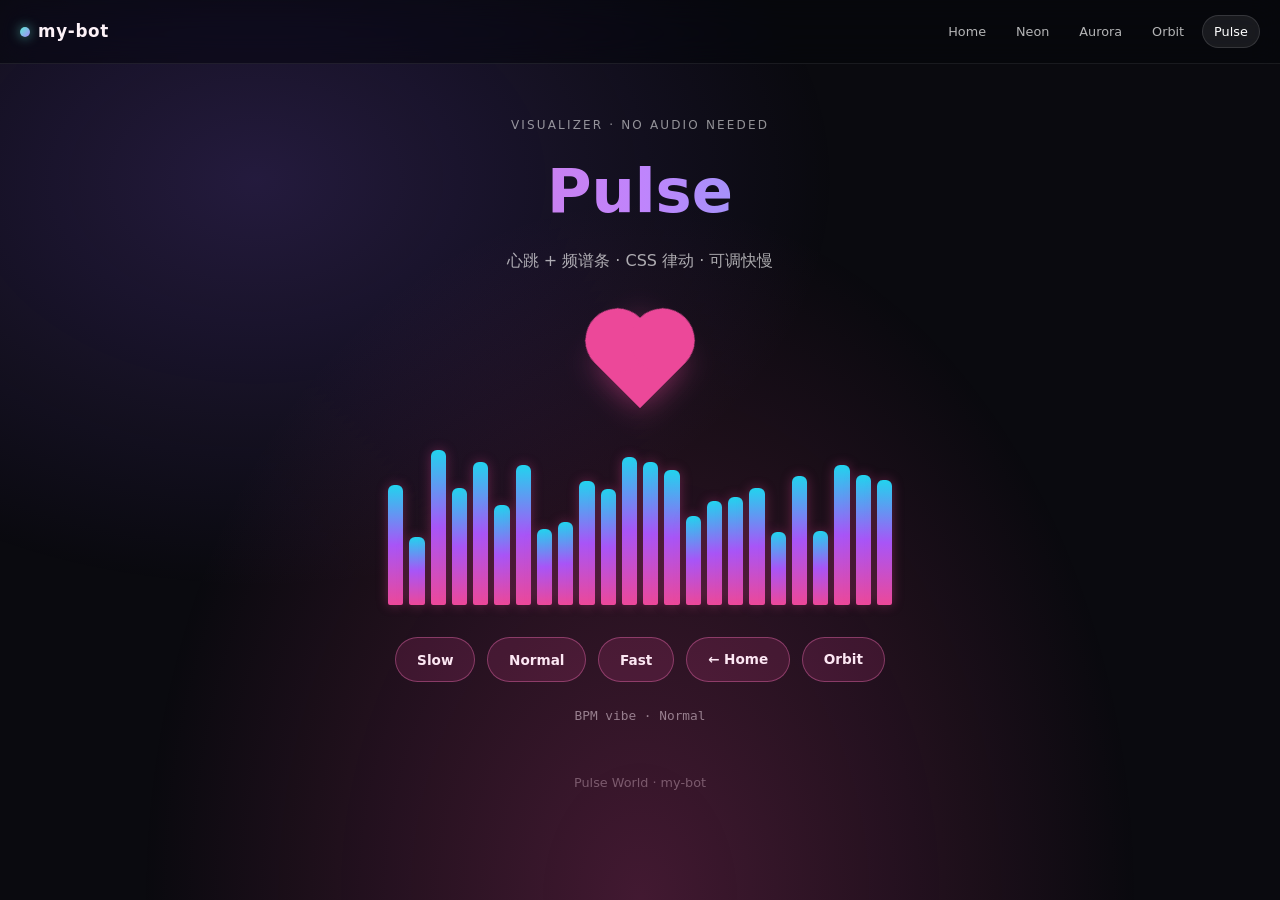
==== site/pulse.html @ 379d721a "feat(site): multi-page premium showcase (neon, aurora, orbit, pulse)" ====
<!DOCTYPE html>
<html lang="zh-CN">
<head>
  <meta charset="UTF-8" />
  <meta name="viewport" content="width=device-width, initial-scale=1" />
  <title>Pulse · my-bot</title>
  <link rel="stylesheet" href="styles.css" />
  <style>
    body.pulse-page {
      background: #0a0a0f;
      color: #fdf2f8;
    }
    .pulse-bg {
      position: fixed;
      inset: 0;
      z-index: 0;
      background:
        radial-gradient(ellipse at 50% 100%, rgba(236, 72, 153, 0.25), transparent 55%),
        radial-gradient(ellipse at 20% 20%, rgba(139, 92, 246, 0.2), transparent 40%);
      pointer-events: none;
    }
    .pulse-hero {
      position: relative;
      z-index: 1;
      text-align: center;
      padding: 1.5rem 0 1rem;
    }
    .pulse-hero h1 {
      font-size: clamp(2.4rem, 7vw, 3.8rem);
      font-weight: 800;
      background: linear-gradient(90deg, #f472b6, #c084fc, #22d3ee);
      -webkit-background-clip: text;
      background-clip: text;
      color: transparent;
    }
    .heartbeat-wrap {
      position: relative;
      z-index: 1;
      display: flex;
      justify-content: center;
      align-items: center;
      margin: 1.5rem 0 2rem;
      min-height: 100px;
    }
    .heart {
      width: 64px;
      height: 64px;
      background: #ec4899;
      transform: rotate(-45deg);
      position: relative;
      animation: heartbeat 1.2s ease-in-out infinite;
      box-shadow: 0 0 30px #ec489988;
    }
    .heart::before,
    .heart::after {
      content: "";
      position: absolute;
      width: 64px;
      height: 64px;
      background: #ec4899;
      border-radius: 50%;
    }
    .heart::before { top: -32px; left: 0; }
    .heart::after { top: 0; left: 32px; }
    @keyframes heartbeat {
      0%, 100% { transform: rotate(-45deg) scale(1); }
      15% { transform: rotate(-45deg) scale(1.18); }
      30% { transform: rotate(-45deg) scale(1); }
      45% { transform: rotate(-45deg) scale(1.12); }
      60% { transform: rotate(-45deg) scale(1); }
    }
    .viz {
      position: relative;
      z-index: 1;
      display: flex;
      align-items: flex-end;
      justify-content: center;
      gap: 6px;
      height: 160px;
      padding: 0 0.5rem;
      margin: 0 auto;
      max-width: 520px;
    }
    .bar {
      flex: 1;
      max-width: 18px;
      min-width: 6px;
      border-radius: 6px 6px 2px 2px;
      background: linear-gradient(180deg, #22d3ee, #a855f7, #ec4899);
      transform-origin: bottom;
      animation: bounce 0.8s ease-in-out infinite alternate;
      box-shadow: 0 0 12px rgba(236, 72, 153, 0.35);
    }
    @keyframes bounce {
      from { transform: scaleY(0.25); opacity: 0.7; }
      to { transform: scaleY(1); opacity: 1; }
    }
    .controls {
      position: relative;
      z-index: 1;
      display: flex;
      flex-wrap: wrap;
      gap: 0.75rem;
      justify-content: center;
      margin-top: 2rem;
    }
    .controls button,
    .controls a {
      padding: 0.7rem 1.3rem;
      border-radius: 999px;
      border: 1px solid rgba(244, 114, 182, 0.4);
      background: rgba(236, 72, 153, 0.15);
      color: #fce7f3;
      font-weight: 600;
      font-size: 0.85rem;
      cursor: pointer;
      font-family: inherit;
      transition: background 0.2s, transform 0.2s;
    }
    .controls button:hover,
    .controls a:hover {
      background: rgba(236, 72, 153, 0.35);
      transform: translateY(-2px);
    }
    .meta {
      position: relative;
      z-index: 1;
      text-align: center;
      margin-top: 1.5rem;
      font-family: var(--mono);
      font-size: 0.8rem;
      color: rgba(252, 231, 243, 0.5);
    }
    .viz.slow .bar { animation-duration: 1.6s; }
    .viz.fast .bar { animation-duration: 0.4s; }
  </style>
</head>
<body class="pulse-page">
  <div class="pulse-bg" aria-hidden="true"></div>

  <nav class="site-nav">
    <a class="brand" href="index.html"><span class="dot"></span><span class="label">my-bot</span></a>
    <div class="links">
      <a href="index.html">Home</a>
      <a href="neon.html">Neon</a>
      <a href="aurora.html">Aurora</a>
      <a href="orbit.html">Orbit</a>
      <a class="active" href="pulse.html">Pulse</a>
    </div>
  </nav>

  <main class="page-wrap">
    <div class="container">
      <div class="pulse-hero">
        <p class="eyebrow">Visualizer · No Audio Needed</p>
        <h1>Pulse</h1>
        <p class="tagline" style="margin: 0.75rem auto 0; text-align: center;">
          心跳 + 频谱条 · CSS 律动 · 可调快慢
        </p>
      </div>

      <div class="heartbeat-wrap">
        <div class="heart" aria-hidden="true"></div>
      </div>

      <div class="viz" id="viz" aria-label="Fake equalizer bars"></div>

      <div class="controls">
        <button type="button" id="slowBtn">Slow</button>
        <button type="button" id="normBtn">Normal</button>
        <button type="button" id="fastBtn">Fast</button>
        <a href="index.html">← Home</a>
        <a href="orbit.html">Orbit</a>
      </div>

      <p class="meta" id="meta">BPM vibe · Normal</p>
      <p class="footer-note">Pulse World · my-bot</p>
    </div>
  </main>

  <script>
    (function () {
      var viz = document.getElementById("viz");
      var meta = document.getElementById("meta");
      var n = 24;
      for (var i = 0; i < n; i++) {
        var b = document.createElement("div");
        b.className = "bar";
        b.style.height = 40 + Math.random() * 60 + "%";
        b.style.animationDelay = (i * 0.07) + "s";
        b.style.animationDuration = (0.55 + Math.random() * 0.7) + "s";
        viz.appendChild(b);
      }
      function setMode(mode, label) {
        viz.classList.remove("slow", "fast");
        if (mode) viz.classList.add(mode);
        meta.textContent = "BPM vibe · " + label;
      }
      document.getElementById("slowBtn").onclick = function () { setMode("slow", "Slow"); };
      document.getElementById("normBtn").onclick = function () { setMode("", "Normal"); };
      document.getElementById("fastBtn").onclick = function () { setMode("fast", "Fast"); };
    })();
  </script>
</body>
</html>
---- site/styles.css ----
/* my-bot shared styles */
:root {
  --nav-h: 64px;
  --radius: 16px;
  --font: "Segoe UI", "PingFang SC", "Hiragino Sans GB", "Microsoft YaHei", system-ui, sans-serif;
  --mono: "SF Mono", "Cascadia Code", "Consolas", monospace;
}

*, *::before, *::after { box-sizing: border-box; margin: 0; padding: 0; }

html { scroll-behavior: smooth; }

body {
  font-family: var(--font);
  min-height: 100vh;
  color: #e8ecf4;
  background: #05060a;
  overflow-x: hidden;
  line-height: 1.5;
}

a { color: inherit; text-decoration: none; }

img { max-width: 100%; display: block; }

/* —— Top nav —— */
.site-nav {
  position: fixed;
  top: 0; left: 0; right: 0;
  z-index: 100;
  height: var(--nav-h);
  display: flex;
  align-items: center;
  justify-content: space-between;
  padding: 0 1.25rem;
  backdrop-filter: blur(16px) saturate(1.4);
  -webkit-backdrop-filter: blur(16px) saturate(1.4);
  background: rgba(5, 6, 10, 0.55);
  border-bottom: 1px solid rgba(255, 255, 255, 0.08);
}

.site-nav .brand {
  font-weight: 700;
  font-size: 1.05rem;
  letter-spacing: 0.04em;
  display: flex;
  align-items: center;
  gap: 0.5rem;
}

.site-nav .brand .dot {
  width: 10px; height: 10px;
  border-radius: 50%;
  background: linear-gradient(135deg, #5eead4, #a78bfa);
  box-shadow: 0 0 12px #5eead4aa;
}

.site-nav .links {
  display: flex;
  flex-wrap: wrap;
  gap: 0.35rem;
  justify-content: flex-end;
}

.site-nav .links a {
  font-size: 0.8rem;
  padding: 0.4rem 0.7rem;
  border-radius: 999px;
  color: rgba(255, 255, 255, 0.7);
  border: 1px solid transparent;
  transition: color 0.2s, background 0.2s, border-color 0.2s, box-shadow 0.2s;
}

.site-nav .links a:hover,
.site-nav .links a.active {
  color: #fff;
  background: rgba(255, 255, 255, 0.08);
  border-color: rgba(255, 255, 255, 0.12);
}

.page-wrap {
  padding-top: calc(var(--nav-h) + 1.5rem);
  padding-bottom: 3rem;
  min-height: 100vh;
}

.container {
  width: min(1100px, 92vw);
  margin: 0 auto;
}

/* —— Shared utilities —— */
.eyebrow {
  display: inline-block;
  font-size: 0.75rem;
  letter-spacing: 0.18em;
  text-transform: uppercase;
  color: rgba(255, 255, 255, 0.55);
  margin-bottom: 0.75rem;
}

.tagline {
  color: rgba(255, 255, 255, 0.65);
  max-width: 36rem;
}

.footer-note {
  text-align: center;
  margin-top: 3rem;
  font-size: 0.8rem;
  color: rgba(255, 255, 255, 0.35);
}

@media (max-width: 640px) {
  .site-nav { padding: 0 0.75rem; }
  .site-nav .links a { padding: 0.35rem 0.5rem; font-size: 0.72rem; }
  .site-nav .brand span.label { display: none; }
}
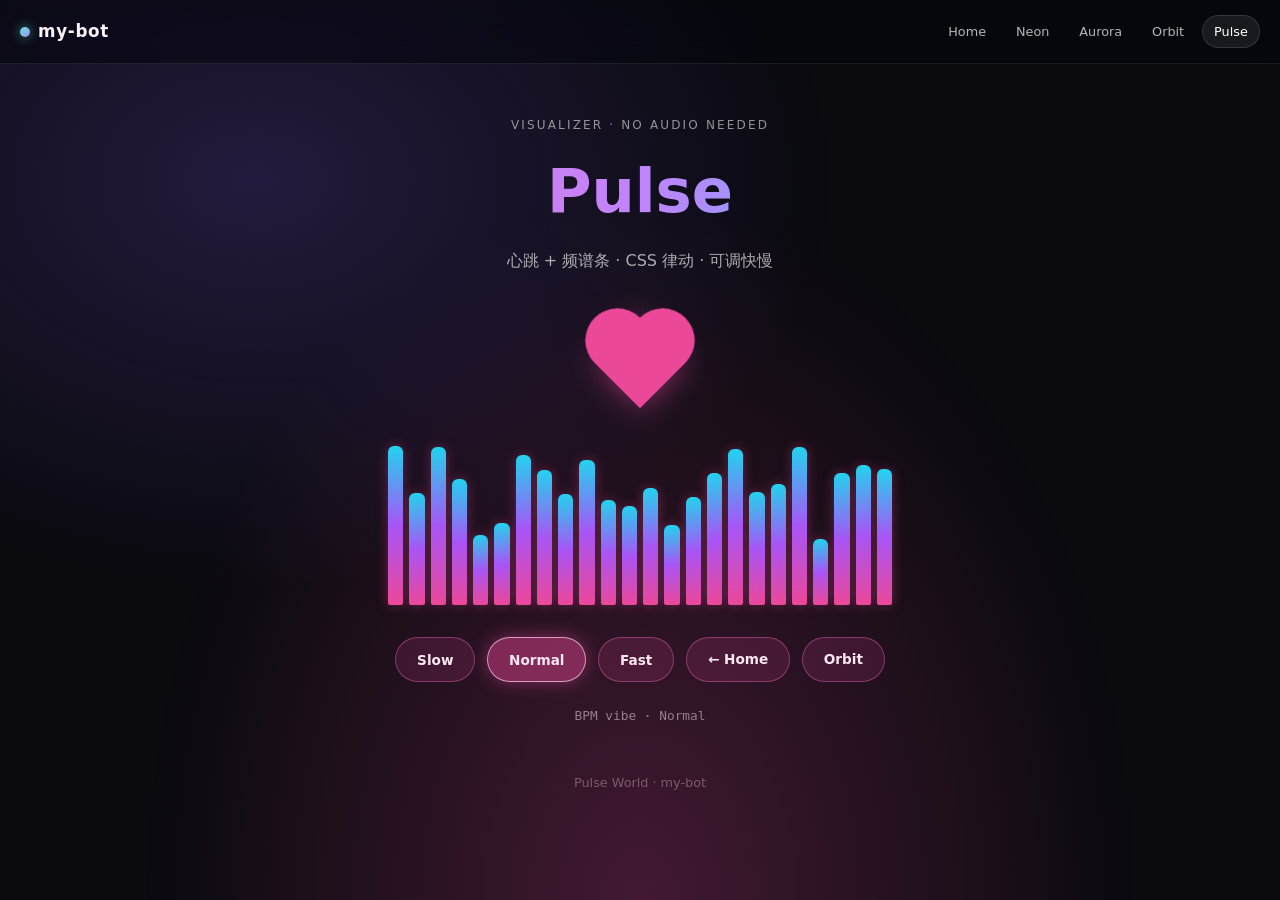
==== commit 201eb10e: "fix(pulse): make Slow/Normal/Fast actually change animation speed" ====
--- a/site/pulse.html
+++ b/site/pulse.html
@@ -7,6 +7,8 @@
   <link rel="stylesheet" href="styles.css" />
   <style>
     body.pulse-page {
+      --bar-dur: 0.8s;
+      --heart-dur: 1.2s;
       background: #0a0a0f;
       color: #fdf2f8;
     }
@@ -48,7 +50,7 @@
       background: #ec4899;
       transform: rotate(-45deg);
       position: relative;
-      animation: heartbeat 1.2s ease-in-out infinite;
+      animation: heartbeat var(--heart-dur) ease-in-out infinite;
       box-shadow: 0 0 30px #ec489988;
     }
     .heart::before,
@@ -88,7 +90,7 @@
       border-radius: 6px 6px 2px 2px;
       background: linear-gradient(180deg, #22d3ee, #a855f7, #ec4899);
       transform-origin: bottom;
-      animation: bounce 0.8s ease-in-out infinite alternate;
+      animation: bounce var(--bar-dur) ease-in-out infinite alternate;
       box-shadow: 0 0 12px rgba(236, 72, 153, 0.35);
     }
     @keyframes bounce {
@@ -115,12 +117,17 @@
       font-size: 0.85rem;
       cursor: pointer;
       font-family: inherit;
-      transition: background 0.2s, transform 0.2s;
+      transition: background 0.2s, transform 0.2s, box-shadow 0.2s;
     }
     .controls button:hover,
     .controls a:hover {
       background: rgba(236, 72, 153, 0.35);
       transform: translateY(-2px);
+    }
+    .controls button.is-active {
+      background: rgba(236, 72, 153, 0.45);
+      box-shadow: 0 0 18px rgba(236, 72, 153, 0.45);
+      border-color: rgba(251, 207, 232, 0.7);
     }
     .meta {
       position: relative;
@@ -131,8 +138,6 @@
       font-size: 0.8rem;
       color: rgba(252, 231, 243, 0.5);
     }
-    .viz.slow .bar { animation-duration: 1.6s; }
-    .viz.fast .bar { animation-duration: 0.4s; }
   </style>
 </head>
 <body class="pulse-page">
@@ -166,9 +171,9 @@
       <div class="viz" id="viz" aria-label="Fake equalizer bars"></div>
 
       <div class="controls">
-        <button type="button" id="slowBtn">Slow</button>
-        <button type="button" id="normBtn">Normal</button>
-        <button type="button" id="fastBtn">Fast</button>
+        <button type="button" id="slowBtn" data-speed="slow">Slow</button>
+        <button type="button" id="normBtn" data-speed="normal" class="is-active">Normal</button>
+        <button type="button" id="fastBtn" data-speed="fast">Fast</button>
         <a href="index.html">← Home</a>
         <a href="orbit.html">Orbit</a>
       </div>
@@ -180,25 +185,34 @@
 
   <script>
     (function () {
+      var root = document.body;
       var viz = document.getElementById("viz");
       var meta = document.getElementById("meta");
+      var speeds = {
+        slow: { bar: "1.7s", heart: "2.1s", label: "Slow" },
+        normal: { bar: "0.8s", heart: "1.2s", label: "Normal" },
+        fast: { bar: "0.32s", heart: "0.55s", label: "Fast" }
+      };
       var n = 24;
       for (var i = 0; i < n; i++) {
         var b = document.createElement("div");
         b.className = "bar";
         b.style.height = 40 + Math.random() * 60 + "%";
         b.style.animationDelay = (i * 0.07) + "s";
-        b.style.animationDuration = (0.55 + Math.random() * 0.7) + "s";
         viz.appendChild(b);
       }
-      function setMode(mode, label) {
-        viz.classList.remove("slow", "fast");
-        if (mode) viz.classList.add(mode);
-        meta.textContent = "BPM vibe · " + label;
+      function setSpeed(key) {
+        var cfg = speeds[key] || speeds.normal;
+        root.style.setProperty("--bar-dur", cfg.bar);
+        root.style.setProperty("--heart-dur", cfg.heart);
+        meta.textContent = "BPM vibe · " + cfg.label;
+        document.querySelectorAll(".controls button[data-speed]").forEach(function (btn) {
+          btn.classList.toggle("is-active", btn.getAttribute("data-speed") === key);
+        });
       }
-      document.getElementById("slowBtn").onclick = function () { setMode("slow", "Slow"); };
-      document.getElementById("normBtn").onclick = function () { setMode("", "Normal"); };
-      document.getElementById("fastBtn").onclick = function () { setMode("fast", "Fast"); };
+      document.getElementById("slowBtn").addEventListener("click", function () { setSpeed("slow"); });
+      document.getElementById("normBtn").addEventListener("click", function () { setSpeed("normal"); });
+      document.getElementById("fastBtn").addEventListener("click", function () { setSpeed("fast"); });
     })();
   </script>
 </body>
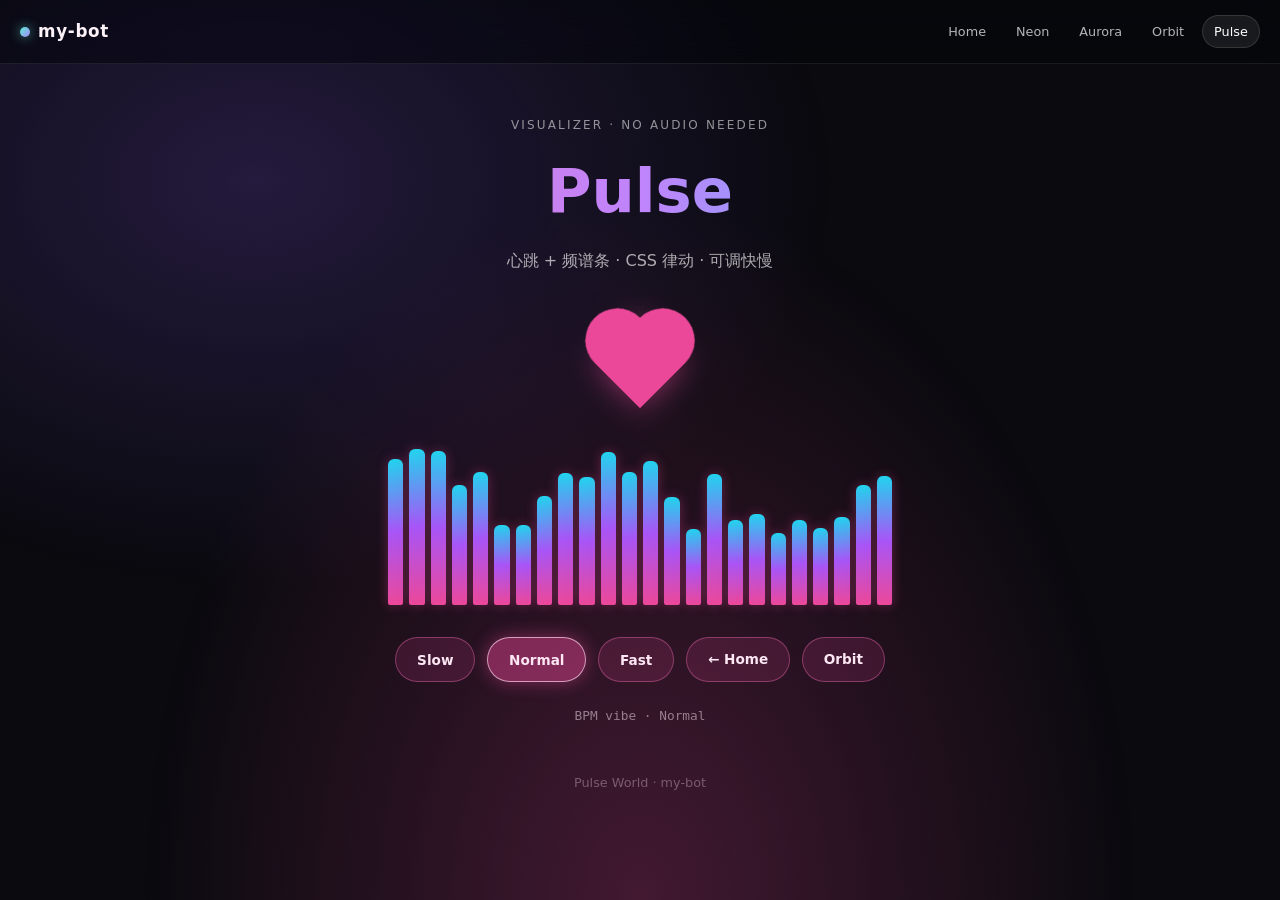
==== commit 9f95458a: "fix(pulse): restart CSS animations when changing speed" ====
--- a/site/pulse.html
+++ b/site/pulse.html
@@ -188,6 +188,7 @@
       var root = document.body;
       var viz = document.getElementById("viz");
       var meta = document.getElementById("meta");
+      var heart = document.querySelector(".heart");
       var speeds = {
         slow: { bar: "1.7s", heart: "2.1s", label: "Slow" },
         normal: { bar: "0.8s", heart: "1.2s", label: "Normal" },
@@ -198,21 +199,45 @@
         var b = document.createElement("div");
         b.className = "bar";
         b.style.height = 40 + Math.random() * 60 + "%";
-        b.style.animationDelay = (i * 0.07) + "s";
+        b.dataset.delay = (i * 0.07) + "s";
         viz.appendChild(b);
       }
+
+      function applyAnim(el, value) {
+        el.style.animation = "none";
+        // Force reflow so the browser drops the old timeline
+        void el.offsetWidth;
+        el.style.animation = value;
+      }
+
       function setSpeed(key) {
         var cfg = speeds[key] || speeds.normal;
         root.style.setProperty("--bar-dur", cfg.bar);
         root.style.setProperty("--heart-dur", cfg.heart);
         meta.textContent = "BPM vibe · " + cfg.label;
+
+        applyAnim(heart, "heartbeat " + cfg.heart + " ease-in-out infinite");
+
+        var bars = viz.querySelectorAll(".bar");
+        for (var i = 0; i < bars.length; i++) {
+          var delay = bars[i].dataset.delay || "0s";
+          applyAnim(
+            bars[i],
+            "bounce " + cfg.bar + " ease-in-out " + delay + " infinite alternate"
+          );
+        }
+
         document.querySelectorAll(".controls button[data-speed]").forEach(function (btn) {
           btn.classList.toggle("is-active", btn.getAttribute("data-speed") === key);
         });
       }
+
       document.getElementById("slowBtn").addEventListener("click", function () { setSpeed("slow"); });
       document.getElementById("normBtn").addEventListener("click", function () { setSpeed("normal"); });
       document.getElementById("fastBtn").addEventListener("click", function () { setSpeed("fast"); });
+
+      // Apply default so inline restart path is used from the start
+      setSpeed("normal");
     })();
   </script>
 </body>
